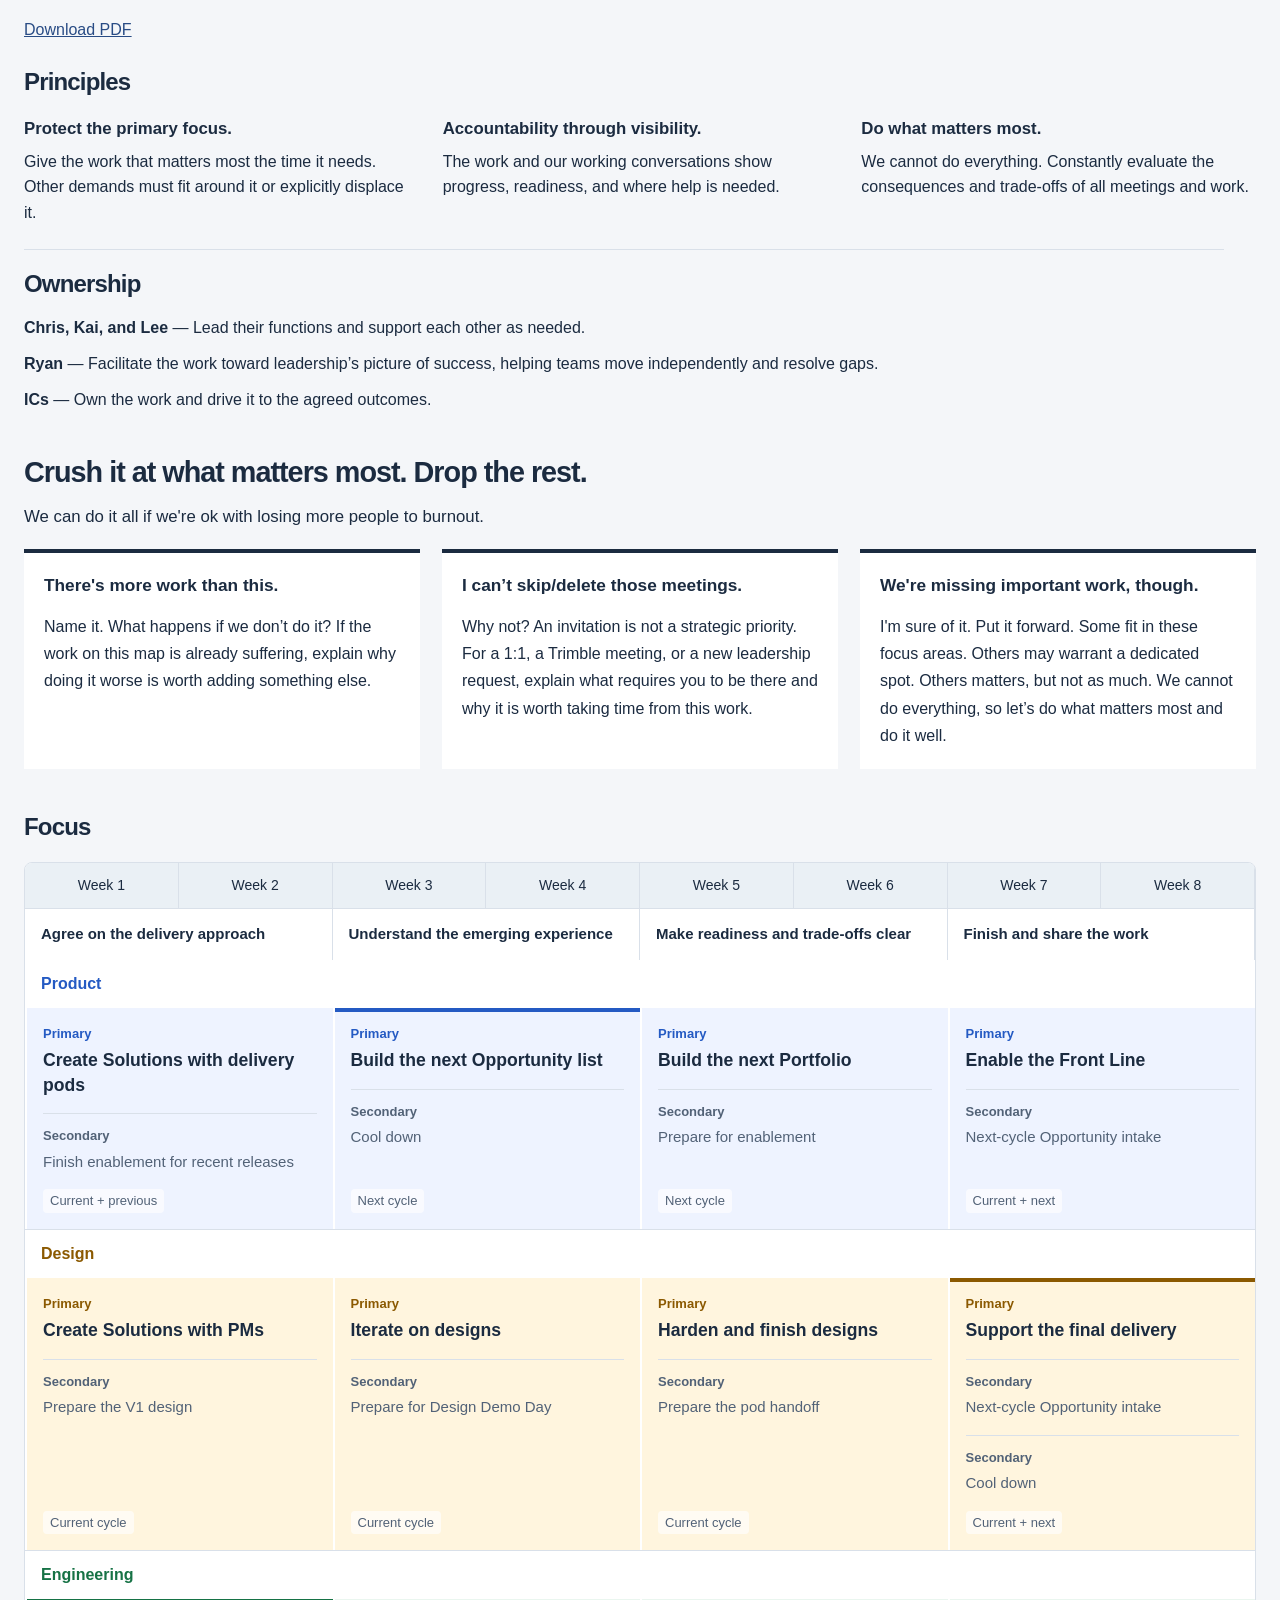
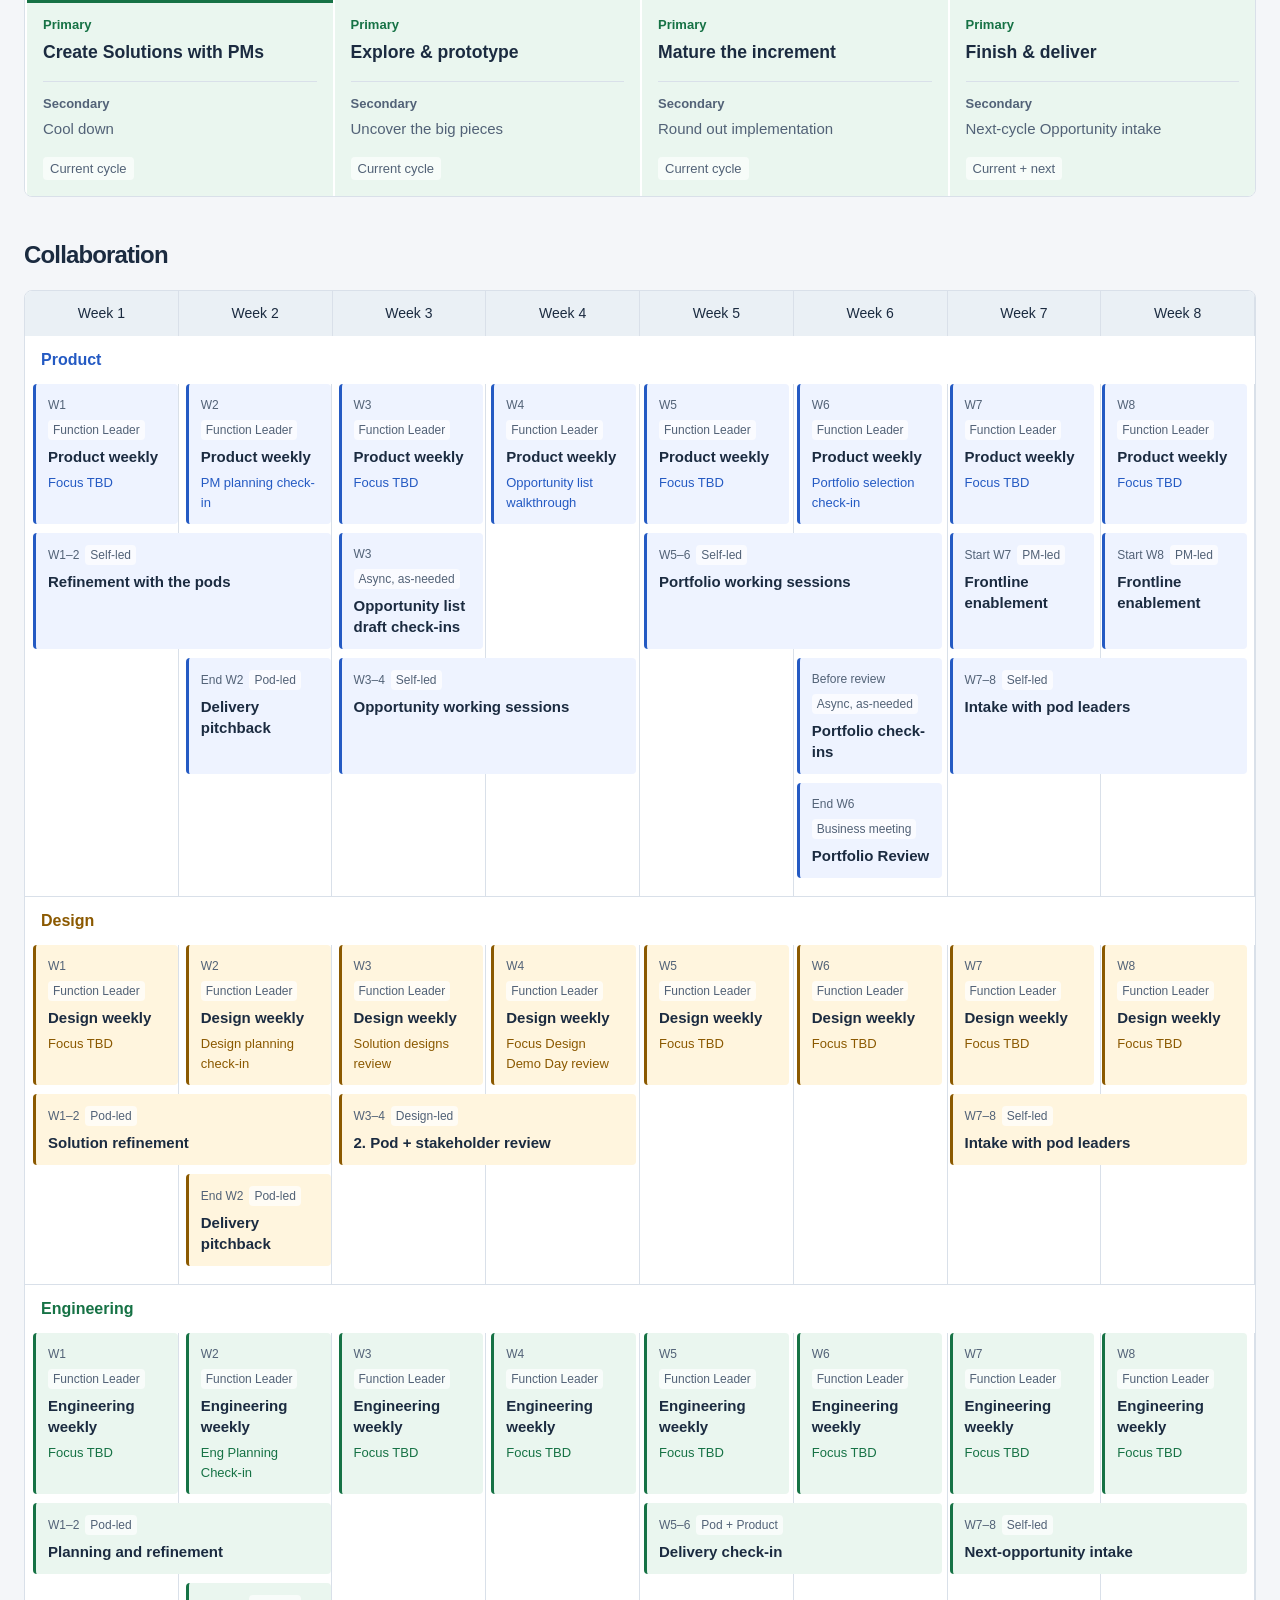
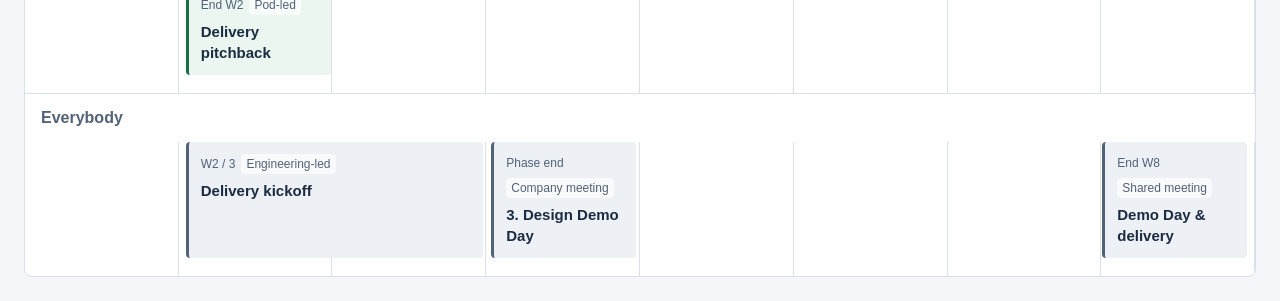
==== working-model/index.html @ 3038132b "Publish JAM working model and main-page PDF" ====
<!doctype html>
<html lang="en">
<head>
  <meta charset="utf-8">
  <meta name="viewport" content="width=device-width, initial-scale=1">
  <meta name="description" content="Explore the eight-week JAM cycle, each team's work, shared milestones, and staggered cooldown. A working model for discussion.">
  <title>JAM Cycle Working Model</title>
  <link rel="icon" type="image/svg+xml" href="data:image/svg+xml,%3Csvg xmlns='http://www.w3.org/2000/svg' viewBox='0 0 32 32'%3E%3Crect width='32' height='32' rx='7' fill='%231b2b40'/%3E%3Cpath d='M8 9h16v4H8zm0 6h11v4H8zm0 6h16v4H8z' fill='%23ffffff'/%3E%3C/svg%3E">
  <link rel="stylesheet" href="./styles.css">
  <link rel="stylesheet" href="./overview.css">
  <script src="./model.js" defer></script>
  <script src="./overview.js" defer></script>
  <script src="./map-details.js" defer></script>
  <script src="./working-map.js" defer></script>
  <script src="./app.js" defer></script>
</head>
<body class="overview-active">
  <a class="skip" href="#main">Skip to cycle views</a>
  <header class="single-header"><div class="public-download"><a href="jam-cycle-main-page.pdf">Download PDF</a></div><div class="map-editor-controls" hidden><span id="edit-status"></span><button id="edit-map">Edit text</button><button id="save-map">Save</button><button id="cancel-map">Cancel</button></div></header>
  <main id="main">
    <section id="page-principles" class="single-section"></section>
    <section id="page-challenge" class="single-section"></section>
    <section id="page-focus" class="single-section"></section>
    <section id="page-collaboration" class="single-section"></section>
  </main>
  <noscript>This map needs JavaScript to show its interactive views. The working model uses four two-week phases: planning; early delivery and opportunity shaping; mature delivery and portfolio selection; finishing and next-opportunity intake.</noscript>
</body>
</html>
---- working-model/styles.css ----
:root{--bg:#f4f6f9;--paper:#fff;--ink:#1b2b40;--muted:#526277;--line:#d9e0e9;--quiet:#eaf0f5;--product:#245ac3;--product-soft:#eef3ff;--design:#8b5900;--design-soft:#fff5de;--engineering:#167245;--engineering-soft:#eaf6ef;--focus:#294c85;--radius:12px}
*{box-sizing:border-box}body{margin:0;font-family:Inter,-apple-system,BlinkMacSystemFont,"Segoe UI",sans-serif;color:var(--ink);background:var(--bg);font-size:16px;line-height:1.5}button,a,summary{-webkit-tap-highlight-color:transparent}button{font:inherit;color:inherit;cursor:pointer}button:focus-visible,a:focus-visible,summary:focus-visible{outline:3px solid var(--focus);outline-offset:4px}button{border:0;background:none}a{color:var(--focus)}h1,h2,h3,p{margin:0}h1{font-size:1.45rem;letter-spacing:-.035em;font-weight:650}h2{font-size:1.5rem;line-height:1.3;letter-spacing:-.035em}h3{font-size:1.08rem;line-height:1.4}p+p{margin-top:.75rem}ul{padding-left:1.15rem;margin:.6rem 0 0}li+li{margin-top:.4rem}[hidden]{display:none!important}.skip{position:absolute;top:-80px;padding:12px;background:var(--paper);z-index:10}.skip:focus{top:0}.site-header{background:var(--paper);border-bottom:1px solid var(--line);padding:22px max(24px,calc((100vw - 1280px)/2)) 0}.brand-row{display:flex;align-items:center;justify-content:space-between;gap:20px}.brand{display:flex;align-items:center;gap:14px}.mark{height:44px;width:44px;border-radius:10px;display:grid;place-items:center;background:var(--ink);color:var(--paper);font-size:1.45rem;font-weight:600}.organization{font-size:.75rem;letter-spacing:.15em;font-weight:600;color:var(--muted)}.draft{border:1px solid var(--line);padding:6px 10px;border-radius:6px;font-size:.875rem;color:var(--muted);white-space:nowrap}.draft span{font-size:.8rem}.tabs{display:flex;gap:8px;margin-top:20px;flex-wrap:wrap}.tabs button{padding:13px 12px;border-bottom:3px solid transparent;font-size:.9375rem;color:var(--muted)}.tabs button[aria-selected=true]{border-color:var(--ink);color:var(--ink);font-weight:600}.tabs button:hover{background:var(--bg)}main,footer{max-width:1328px;margin:auto;padding:28px 24px}.view-intro{display:flex;justify-content:space-between;align-items:start;gap:24px;margin-bottom:24px}.view-intro p{color:var(--muted);margin-top:6px;max-width:760px}.legend{display:flex;align-items:center;gap:7px;font-size:.875rem;color:var(--muted);white-space:nowrap;padding-top:7px}.recovery-icon{display:inline-block;height:13px;width:16px;background:repeating-linear-gradient(135deg,transparent 0 3px,#7d91ab33 3px 5px);border:1px solid #8192a866;border-radius:2px}.map-frame{background:var(--paper);border:1px solid var(--line);border-radius:var(--radius);overflow:hidden}.cycle-mode,.week-axis,.phase-axis,.lane{display:grid;grid-template-columns:156px repeat(4,minmax(0,1fr))}.cycle-mode>div{padding:9px 14px;font-size:.875rem;border-bottom:1px solid var(--line)}.cycle-mode .delivery{grid-column:3 / 6;background:var(--quiet);color:var(--ink)}.cycle-mode .planning{grid-column:2;background:var(--quiet)}.phase-axis>div,.phase-axis>button{border-bottom:1px solid var(--line);padding:14px;text-align:left}.phase-axis button:hover{background:var(--bg)}.phase-axis b{font-size:.95rem;display:block}.phase-axis span{font-size:.875rem;color:var(--muted)}.phase-axis .corner{font-size:.8rem;color:var(--muted);display:flex;align-items:center}.lane{border-bottom:1px solid var(--line)}.lane:last-child{border-bottom:0}.lane-label{padding:20px 14px;display:flex;flex-direction:column;align-items:start;justify-content:center;text-align:left;background:var(--paper);border-right:1px solid var(--line);gap:5px}.lane-label:hover{background:var(--bg)}.lane-label b{font-size:.95rem}.lane-label span{font-size:.8rem;color:var(--muted)}.lane-label::before{content:"";height:3px;width:24px;background:var(--team);border-radius:2px;margin-bottom:5px}.lane-cell{padding:14px;position:relative;background:var(--team-soft);border-right:1px solid var(--paper);text-align:left;display:flex;flex-direction:column;gap:8px;min-height:144px;justify-content:space-between}.lane-cell:last-child{border-right:0}.lane-cell b{font-size:.975rem;line-height:1.4;font-weight:600}.lane-cell .secondary{color:var(--muted);font-size:.875rem}.lane-cell.selected{box-shadow:inset 0 0 0 2px var(--team)}.lane-cell:hover{box-shadow:inset 0 0 0 2px var(--team)}.recovery-cell::after{content:"";position:absolute;bottom:0;left:0;right:0;height:6px;background:repeating-linear-gradient(135deg,transparent 0 4px,var(--team) 4px 6px);opacity:.5}.cell-footer{display:flex;gap:6px;flex-wrap:wrap;font-size:.75rem;line-height:1.6;color:var(--muted)}.cycle-tag{background:#ffffffa6;padding:1px 6px;border-radius:3px}.cell-footer .recover{display:flex;align-items:center;gap:4px}.team-product{--team:var(--product);--team-soft:var(--product-soft)}.team-design{--team:var(--design);--team-soft:var(--design-soft)}.team-engineering{--team:var(--engineering);--team-soft:var(--engineering-soft)}.milestone-strip{display:grid;grid-template-columns:156px repeat(4,minmax(0,1fr));gap:0;background:var(--paper);padding-bottom:12px}.milestone-strip .strip-label{font-size:.8rem;color:var(--muted);padding:14px}.milestone-column{padding:13px 10px;display:flex;align-items:start;flex-direction:column;gap:6px}.milestone-link{font-size:.875rem;text-align:left;line-height:1.35;padding:5px 4px;color:var(--ink);display:flex;align-items:baseline;gap:7px}.milestone-link:before{content:"◇";font-size:1rem;color:var(--muted)}.milestone-link:hover{text-decoration:underline}.selection{margin-top:20px;border-left:3px solid var(--team,var(--ink));padding:22px 24px;background:var(--paper);border-radius:0 9px 9px 0}.selection-head{display:flex;align-items:center;justify-content:space-between;gap:12px;margin-bottom:14px}.eyebrow{text-transform:uppercase;font-size:.75rem;letter-spacing:.085em;color:var(--muted);font-weight:600}.selection h3{font-size:1.2rem;margin-top:3px}.selection-grid{display:grid;grid-template-columns:1.25fr 1fr;gap:35px}.selection p,.selection li{font-size:.9375rem}.selection h4{font-size:.875rem;margin:0 0 8px;font-weight:600}.text-button{font-size:.875rem;border:1px solid var(--line);border-radius:6px;padding:7px 10px;white-space:nowrap}.text-button:hover{background:var(--bg)}.pickers{display:flex;gap:8px;margin-bottom:24px;flex-wrap:wrap}.pickers button{padding:10px 15px;border:1px solid var(--line);background:var(--paper);border-radius:7px;font-size:.9375rem}.pickers button[aria-pressed=true]{background:var(--ink);color:var(--paper);border-color:var(--ink)}.phase-content{display:grid;grid-template-columns:repeat(3,minmax(0,1fr));gap:18px}.work-card{background:var(--paper);border:1px solid var(--line);border-top:3px solid var(--team);border-radius:8px;padding:22px}.work-card .team-name{font-size:.875rem;font-weight:600;color:var(--team);margin-bottom:10px}.work-card h3{font-size:1.1rem;margin-bottom:10px}.work-card p,.work-card li{font-size:.9375rem}.sub-label{font-size:.8rem;color:var(--muted);margin-top:18px;font-weight:600;letter-spacing:.02em}.phase-summary{display:grid;grid-template-columns:1fr 1fr;gap:26px;margin-top:24px;padding:24px;background:var(--paper);border:1px solid var(--line);border-radius:10px}.phase-summary h3{margin-bottom:9px}.phase-summary p,.phase-summary li{font-size:.9375rem}.phase-summary .full{grid-column:1 / -1;border-top:1px solid var(--line);padding-top:16px}.team-summary{margin-bottom:22px;max-width:900px}.team-summary p{margin-top:8px;color:var(--muted)}.team-flow{display:grid;grid-template-columns:repeat(4,minmax(0,1fr));gap:14px}.team-step{border-top:3px solid var(--team);background:var(--paper);border-radius:8px;padding:20px;border-bottom:1px solid var(--line)}.team-step h3{margin:10px 0}.team-step p,.team-step li{font-size:.9375rem}.team-step .block-end{padding-top:14px;margin-top:16px;border-top:1px solid var(--line);font-size:.875rem}.team-step .recovery-note{font-size:.8rem;color:var(--muted);padding-top:14px}.team-focus{padding:20px 24px;margin-top:24px;background:var(--team-soft);border-radius:9px}.team-focus p{font-size:.9375rem;margin-top:8px}.readiness-layout{display:grid;grid-template-columns:310px 1fr;gap:24px}.milestone-menu{display:flex;flex-direction:column;gap:6px}.milestone-menu button{text-align:left;padding:14px 16px;background:var(--paper);border:1px solid var(--line);border-radius:8px;display:flex;gap:15px;align-items:start}.milestone-menu button[aria-pressed=true]{border-color:var(--ink);box-shadow:inset 3px 0 0 var(--ink)}.milestone-menu .timing{font-size:.8rem;line-height:1.3;color:var(--muted);min-width:47px;max-width:47px}.milestone-menu b{font-size:.9375rem;font-weight:600;display:block}.milestone-menu small{font-size:.8rem;color:var(--muted)}.readiness-detail{background:var(--paper);border:1px solid var(--line);border-radius:10px;padding:28px;align-self:start}.readiness-detail h2{margin:9px 0 12px}.readiness-detail .purpose{font-size:1.1rem;margin-bottom:24px}.readiness-fields{display:grid;grid-template-columns:1fr 1fr;gap:26px}.readiness-fields h3{margin-bottom:10px;font-size:.95rem}.readiness-fields li{font-size:.9375rem}.readiness-detail .note{margin-top:24px;padding-top:20px;border-top:1px solid var(--line);color:var(--muted);font-size:.875rem}.artifact-section{margin-top:32px}.artifact-section>p{color:var(--muted);margin:7px 0 18px;font-size:.9375rem}.artifact-list{display:grid;grid-template-columns:repeat(3,minmax(0,1fr));gap:12px}.artifact-card{padding:18px;border:1px solid var(--line);background:var(--paper);border-radius:8px}.artifact-card h3{font-size:.95rem;margin:5px 0 8px}.artifact-card p{font-size:.875rem;color:var(--muted)}.recovery-map{background:var(--paper);padding:20px;border:1px solid var(--line);border-radius:10px}.recovery-row,.recovery-axis{display:grid;grid-template-columns:156px repeat(8,minmax(0,1fr));gap:4px;align-items:center}.recovery-axis{padding-bottom:12px}.recovery-axis span{text-align:center;font-size:.875rem;color:var(--muted)}.recovery-row{margin:9px 0;min-height:70px}.recovery-row b{font-size:.95rem}.recovery-span{grid-column:var(--from)/span 2;height:60px;background:var(--team-soft);border-bottom:5px solid var(--team);border-radius:6px;padding:10px 12px;display:flex;align-items:center;gap:8px;font-size:.875rem}.recovery-blank{height:3px;background:var(--line);grid-column:var(--from)/span var(--span)}.recovery-copy{margin-top:20px;color:var(--muted);font-size:.9375rem}.recovery-cards{display:grid;grid-template-columns:repeat(3,minmax(0,1fr));gap:18px;margin-top:22px}.recovery-cards .work-card h3{margin-bottom:15px}.recovery-cards .pair{margin-top:16px}.recovery-cards .pair b{font-size:.875rem;display:block;margin-bottom:5px}.recovery-cards .pair p{font-size:.9375rem;color:var(--muted)}.open-edges{margin-top:32px;border-top:1px solid var(--line);padding-top:18px}.open-edges summary{cursor:pointer;font-size:.9375rem;font-weight:600}.open-edges summary span{font-weight:400;color:var(--muted);margin-left:14px;font-size:.875rem}.questions{display:grid;grid-template-columns:repeat(2,minmax(0,1fr));gap:18px;padding-top:20px}.question{padding:16px;background:var(--paper);border-radius:6px}.question h3{font-size:.9375rem}.question p{font-size:.875rem;color:var(--muted);margin-top:6px}footer{display:flex;gap:20px;justify-content:space-between;border-top:1px solid var(--line);font-size:.8rem;color:var(--muted);padding-top:18px;padding-bottom:25px}.noted{padding:16px 20px;border-left:3px solid var(--ink);background:var(--paper);margin:24px 0}.noted p{font-size:.9375rem}.sr-only{position:absolute;width:1px;height:1px;padding:0;margin:-1px;overflow:hidden;clip:rect(0,0,0,0);border:0}
@media(min-width:1500px){.lane-cell{min-height:150px}}@media(max-width:1050px){.cycle-mode,.phase-axis,.lane,.milestone-strip{grid-template-columns:120px repeat(4,minmax(0,1fr))}.lane-cell{padding:12px;min-height:166px}.team-flow{grid-template-columns:repeat(2,minmax(0,1fr))}.phase-content{gap:12px}.work-card{padding:18px}.view-intro{flex-wrap:wrap;gap:10px}}
@media(max-width:760px){.site-header{padding:18px 18px 0}.brand-row{align-items:start}.draft{font-size:.75rem;white-space:normal}.draft span{display:none}.tabs{gap:0;margin-top:14px}.tabs button{font-size:.875rem;padding:12px 10px}.organization{font-size:.65rem}.brand{gap:10px}h1{font-size:1.2rem}.mark{width:38px;height:38px}main,footer{padding:22px 18px}.view-intro h2{font-size:1.3rem}.view-intro p{font-size:.9375rem}.map-frame{overflow-x:auto}.map-inner{min-width:850px}.selection-grid,.phase-summary,.readiness-fields{grid-template-columns:1fr;gap:20px}.phase-content,.recovery-cards{grid-template-columns:1fr}.selection{padding:18px}.selection-head{align-items:start}.text-button{white-space:normal;max-width:110px}.readiness-layout{grid-template-columns:1fr;gap:20px}.milestone-menu{display:grid;grid-template-columns:repeat(2,minmax(0,1fr))}.milestone-menu button{padding:12px;gap:9px}.readiness-detail{padding:20px}.artifact-list{grid-template-columns:repeat(2,minmax(0,1fr))}.recovery-map{overflow-x:auto}.recovery-inner{min-width:680px}.questions{grid-template-columns:1fr}.open-edges summary span{display:block;margin:5px 0 0 18px}footer{flex-direction:column;gap:8px}.pickers{gap:6px}.pickers button{padding:9px 11px}.team-step{padding:18px}}
@media(max-width:450px){.team-flow,.artifact-list,.milestone-menu{grid-template-columns:1fr}.readiness-detail .purpose{font-size:1rem}.selection-head{flex-wrap:wrap}.text-button{max-width:none}.draft{max-width:90px}.cycle-tag,.cell-footer{font-size:.8rem}}
@media(prefers-reduced-motion:no-preference){button{transition:background .12s,border-color .12s,box-shadow .12s}}
.recovery-range{display:none}
@media(max-width:760px){
  .recovery-map{padding:14px 10px;overflow:visible}
  .recovery-inner{min-width:0}
  .recovery-row,.recovery-axis{grid-template-columns:84px repeat(8,minmax(0,1fr));gap:2px}
  .recovery-axis span{font-size:.75rem}
  .recovery-row b{font-size:.8125rem}
  .recovery-span{padding:6px 2px;justify-content:center;font-size:.75rem;min-width:0}
  .full-recovery-label,.recovery-span .recovery-icon{display:none}
  .recovery-range{display:block;white-space:nowrap}
}
@media print{.site-header,.open-edges,footer{position:static}.tabs,.pickers,.text-button{display:none}.map-frame{overflow:visible}.map-inner{min-width:0}.lane-cell{break-inside:avoid}.selection,.work-card,.team-step{break-inside:avoid}body{background:#fff}}
---- working-model/overview.css ----
body.overview-active .open-edges,body.overview-active footer{display:none}
.map-editor-controls{display:flex;align-items:center;justify-content:flex-end;gap:8px;flex-wrap:wrap}
.map-editor-controls button{font-size:.875rem;border:1px solid var(--line);background:var(--paper);padding:7px 11px;border-radius:5px}
#edit-status{font-size:.8125rem;color:var(--muted);max-width:320px}
.overview-scroll{overflow-x:auto;border:1px solid var(--line);border-radius:10px;background:var(--paper)}
.overview-grid{min-width:1030px}
.overview-weeks,.focus-row,.overview-collaboration{display:grid;grid-template-columns:142px repeat(8,minmax(0,1fr))}
.overview-weeks{background:var(--quiet);border-bottom:1px solid var(--line)}
.overview-weeks>span{padding:13px 8px;font-size:.875rem;text-align:center;border-left:1px solid var(--line)}
.overview-weeks .overview-corner{text-align:left;border:0;padding-left:16px;font-weight:600}
.overview-lane+.overview-lane{border-top:2px solid var(--line)}
.focus-row-label{padding:15px 16px;display:flex;flex-direction:column;justify-content:start;align-items:start;gap:12px}
.focus-row-label b{font-size:1rem;color:var(--team)}
.focus-row-label button,.overview-row-label button{font-size:.875rem;color:var(--muted);text-align:left;padding:0}
.focus-row-label button:hover,.overview-row-label button:hover{text-decoration:underline}
.focus-cell{grid-column:span 2;background:var(--team-soft);border-left:2px solid var(--paper);padding:16px;min-width:0;display:flex;flex-direction:column;align-items:stretch;gap:16px;min-height:225px;text-align:left;cursor:pointer}
.focus-cell.has-cooldown{box-shadow:inset 0 4px 0 var(--team)}
.focus-cell:hover{outline:1px solid var(--team);outline-offset:-2px}
.focus-cell:focus-visible{outline:3px solid var(--team);outline-offset:-3px}
.focus-priority{display:flex;flex-direction:column;gap:5px}
.focus-priority-label{font-size:.8125rem;font-weight:600;color:var(--team)}
.focus-support{border-top:1px solid var(--line);padding-top:12px}
.focus-support .focus-priority-label{color:var(--muted)}
.collaboration-open:hover b{text-decoration:underline;text-decoration-thickness:1px;text-underline-offset:4px}
.primary-text{font-size:1.1rem;font-weight:650;line-height:1.4}
.secondary-text{font-size:.9375rem;color:var(--muted);line-height:1.5;display:block;min-height:1.5em}
.focus-meta{display:flex;gap:7px;align-items:start;flex-wrap:wrap;margin-top:auto}
.overview-context{font-size:.8125rem;color:var(--muted);background:#ffffffa6;border-radius:4px;padding:2px 7px}
.overview-cooldown{display:flex;align-items:center;gap:6px;font-size:.875rem;font-weight:600;color:var(--team)}
.overview-collaboration{border-top:1px solid var(--line)}
.overview-row-label{padding:18px 16px;font-size:.875rem;color:var(--muted)}
.overview-event-group{grid-column:span 2;padding:18px 16px 22px;border-left:1px solid var(--line);min-width:0}
.overview-event-group ul{list-style:none;margin:0;padding:0}
.overview-event+.overview-event{margin-top:17px;padding-top:14px;border-top:1px solid var(--line)}
.collaboration-open{display:block;width:100%;text-align:left;padding:0}
.overview-event-meta{display:flex;align-items:center;justify-content:space-between;gap:7px;flex-wrap:wrap;margin-bottom:5px;font-size:.8125rem;color:var(--muted)}
.overview-event-meta>span:first-child{font-weight:600;color:var(--team)}
.event-kind{background:var(--quiet);border-radius:4px;padding:1px 5px}
.overview-event b{display:block;font-size:.9375rem;font-weight:600;line-height:1.5}
.weekly-agenda,.weekly-focus{display:block;font-size:.875rem;color:var(--muted);margin-top:3px;line-height:1.5}
.weekly-focus{color:var(--team)}
@media(max-width:760px){.overview-grid{min-width:1080px}.focus-row-label,.overview-row-label{position:sticky;left:0;background:var(--paper);z-index:1}.map-editor-controls{gap:5px}.map-editor-controls button{padding:6px 8px}.brand-row{flex-wrap:wrap}}
.working-sheet{position:fixed;inset:0 0 0 auto;width:min(680px,100%);max-width:100%;height:100dvh;max-height:100dvh;margin:0;border:0;border-left:1px solid var(--line);padding:0;color:var(--ink);background:var(--paper);box-shadow:-10px 0 40px #1b2b4022;overflow:auto}
.working-sheet::backdrop{background:#1b2b4030}
.sheet-header{position:sticky;top:0;z-index:2;display:flex;align-items:start;justify-content:space-between;gap:16px;background:var(--paper);padding:24px 28px 18px;border-bottom:1px solid var(--line)}
.sheet-header h2{margin-top:6px}
.sheet-header button,.sheet-tools button{font-size:.875rem;border:1px solid var(--line);border-radius:5px;padding:7px 10px;background:var(--paper)}
.sheet-tools{display:flex;gap:8px;padding:16px 28px 0;flex-wrap:wrap}
#sheet-edit-status{font-size:.875rem;color:var(--muted);width:100%;overflow-wrap:anywhere}
.sheet-body{padding:6px 28px 32px}
.sheet-section{padding:22px 0}
.sheet-section+.sheet-section{border-top:1px solid var(--line)}
.sheet-section h3{margin-top:10px;font-size:1.15rem}
.sheet-section h4{font-size:.9375rem;margin:24px 0 14px}
.sheet-secondary{margin-top:9px;color:var(--muted)}
.week-condition{border-left:3px solid var(--team,var(--ink));padding:5px 0 5px 16px;margin-top:18px}
.week-condition b{font-size:.875rem;color:var(--muted)}
.week-condition p{margin-top:5px;font-size:1rem;line-height:1.6}
.sheet-inspect{border-top:1px solid var(--line);padding-top:22px}
.sheet-inspect p{margin-top:10px;font-size:1rem;line-height:1.6;color:var(--muted)}
.sheet-session+.sheet-session{border-top:1px solid var(--line);padding-top:22px;margin-top:26px}
.session-purpose{margin-top:16px;font-size:1rem;line-height:1.6}
.sheet-session dl{margin:22px 0 0}
.sheet-session dl>div{display:grid;grid-template-columns:95px minmax(0,1fr);gap:16px;padding:12px 0;border-top:1px solid var(--line)}
.sheet-session dt{font-size:.875rem;color:var(--muted)}
.sheet-session dd{margin:0;font-size:1rem}
.challenge-title{max-width:900px;margin-bottom:30px}
.challenge-title h2{font-size:1.8rem}
.challenge-title p{font-size:1.05rem;margin-top:12px;line-height:1.65}
.challenge-cards{display:grid;grid-template-columns:repeat(3,minmax(0,1fr));gap:22px}
.challenge-cards article{padding:24px;background:var(--paper);border-top:4px solid var(--ink)}
.challenge-cards p{margin-top:16px;line-height:1.7;font-size:1rem}
.challenge-cards .challenge-ask{padding-top:18px;margin-top:22px;border-top:1px solid var(--line);font-weight:600}
.challenge-inspection{margin-top:30px;max-width:980px}
.challenge-inspection p{margin-top:12px;line-height:1.7}
[contenteditable]{white-space:pre-wrap;overflow-wrap:anywhere}
.editing-map [data-edit-key]{outline:1px dashed #7586a1;outline-offset:3px;border-radius:2px;cursor:text;min-width:16px;min-height:1.3em}
.editing-map [data-edit-key]:empty::before{content:' ';display:inline-block;min-width:70px}
.editing-map [data-edit-key]:focus{outline:2px solid var(--product);background:#fff}
@media(max-width:760px){.challenge-cards{grid-template-columns:1fr}.sheet-header{padding:18px}.sheet-tools{padding:14px 18px 0}.sheet-body{padding:4px 18px 28px}.sheet-session dl>div{grid-template-columns:1fr;gap:6px}.challenge-title h2{font-size:1.5rem}}

.operating-intro{max-width:850px;margin-bottom:36px}.operating-intro h2{font-size:1.8rem}.operating-intro p{font-size:1.05rem;line-height:1.6;margin-top:18px}.operating-section{margin-top:38px}.operating-section>h2{margin-bottom:18px}.operating-cards{display:grid;grid-template-columns:repeat(2,minmax(0,1fr));gap:18px}.operating-cards article,.operating-steps article{padding:22px;background:var(--paper);border-top:3px solid var(--ink)}.operating-section h3{font-size:1rem}.operating-section article p{margin-top:10px;line-height:1.6}.operating-note{color:var(--muted);margin-bottom:20px;max-width:850px}.operating-owners article{display:grid;grid-template-columns:240px minmax(0,1fr);gap:22px;padding:20px 0;border-top:1px solid var(--line)}.operating-owners article p{margin:0}.operating-steps{display:grid;grid-template-columns:repeat(4,minmax(0,1fr));gap:18px}@media(max-width:900px){.operating-steps{grid-template-columns:repeat(2,minmax(0,1fr))}}@media(max-width:600px){.operating-cards,.operating-steps{grid-template-columns:1fr}.operating-owners article{grid-template-columns:1fr;gap:8px}}

.focus-approach{padding-left:20px;line-height:1.65}.focus-approach li+li{margin-top:12px}.phase-context{margin-top:24px;border-top:1px solid var(--line);padding-top:18px}.phase-context summary{cursor:pointer;font-weight:600}.phase-context>div{margin-top:18px}.phase-context p{margin-top:6px;line-height:1.6}

.single-header{padding:18px 24px 0}.single-section+.single-section{margin-top:42px}main{max-width:none;padding:24px}.single-section>h2{margin-bottom:20px}.compact-principles{display:grid;grid-template-columns:repeat(3,minmax(0,1fr));gap:24px;max-width:1400px}.compact-principles p{margin-top:8px;line-height:1.6}.compact-ownership{margin-top:24px;max-width:1200px;padding-top:18px;border-top:1px solid var(--line)}.challenge-title{margin-bottom:18px}.challenge-cards article{padding:20px}.calendar-scroll{overflow-x:auto;background:var(--paper);border:1px solid var(--line);border-radius:8px}.calendar-inner{min-width:1120px}.week-calendar-header,.focus-week-grid,.collaboration-week-grid{display:grid;grid-template-columns:repeat(8,minmax(0,1fr))}.week-calendar-header{background:var(--quiet)}.week-calendar-header span{text-align:center;padding:12px 6px;border-right:1px solid var(--line);font-size:.875rem}.team-heading{display:block;padding:12px 16px;font-weight:650;color:var(--team);text-align:left;width:100%;background:var(--paper)}.team-heading:hover{text-decoration:underline}.focus-lane+.focus-lane,.collaboration-lane+.collaboration-lane{border-top:1px solid var(--line)}.focus-week-grid .focus-cell{grid-column:span 2;min-width:0;min-height:170px}.collaboration-week-grid{gap:9px 8px;padding:0 8px 18px;align-items:stretch;background:repeating-linear-gradient(to right,transparent 0,transparent calc(12.5% - 1px),var(--line) calc(12.5% - 1px),var(--line) 12.5%)}.calendar-event{display:flex;flex-direction:column;align-items:start;text-align:left;gap:6px;border-left:3px solid var(--team);border-radius:4px;background:var(--team-soft);padding:12px;min-width:0}.calendar-event:hover{box-shadow:inset 0 0 0 1px var(--team)}.calendar-event b{font-size:.9375rem;line-height:1.4;overflow-wrap:anywhere}.calendar-timing{font-size:.75rem;color:var(--muted)}.calendar-event .weekly-focus{margin:0;font-size:.8125rem}.compact-principles h3{font-size:1.05rem}@media(max-width:760px){main{padding:20px 16px}.single-header{padding:12px 16px 0}.compact-principles{grid-template-columns:1fr;gap:18px}.single-section+.single-section{margin-top:32px}}

.secondary-list{margin-top:12px}.secondary-edit-row{display:flex;align-items:start;gap:14px;margin-top:10px}.secondary-edit-row .sheet-secondary{flex:1;margin:0;min-width:0}.remove-secondary,.add-secondary{font-size:.8125rem;border:1px solid var(--line);border-radius:4px;padding:5px 9px;background:var(--paper)}.remove-secondary{color:#9c3030}.add-secondary{margin-top:14px}.remove-secondary:hover,.add-secondary:hover{background:var(--quiet)}

.calendar-event-meta{display:flex;align-items:center;gap:6px;flex-wrap:wrap;max-width:100%}.calendar-event-meta .event-kind{font-size:.75rem;color:var(--muted);background:#ffffffb3;overflow-wrap:anywhere}

.compact-ownership>h2{margin-bottom:16px}

.team-everybody{--team:#526277;--team-soft:#edf0f5}

.shared-focus-lines{display:grid;grid-template-columns:repeat(8,minmax(0,1fr));border-top:1px solid var(--line);background:var(--paper)}.shared-focus-lines button{grid-column:span 2;text-align:left;padding:14px 16px;font-size:.9375rem;font-weight:600;border-right:1px solid var(--line)}.shared-focus-lines button:hover{text-decoration:underline}
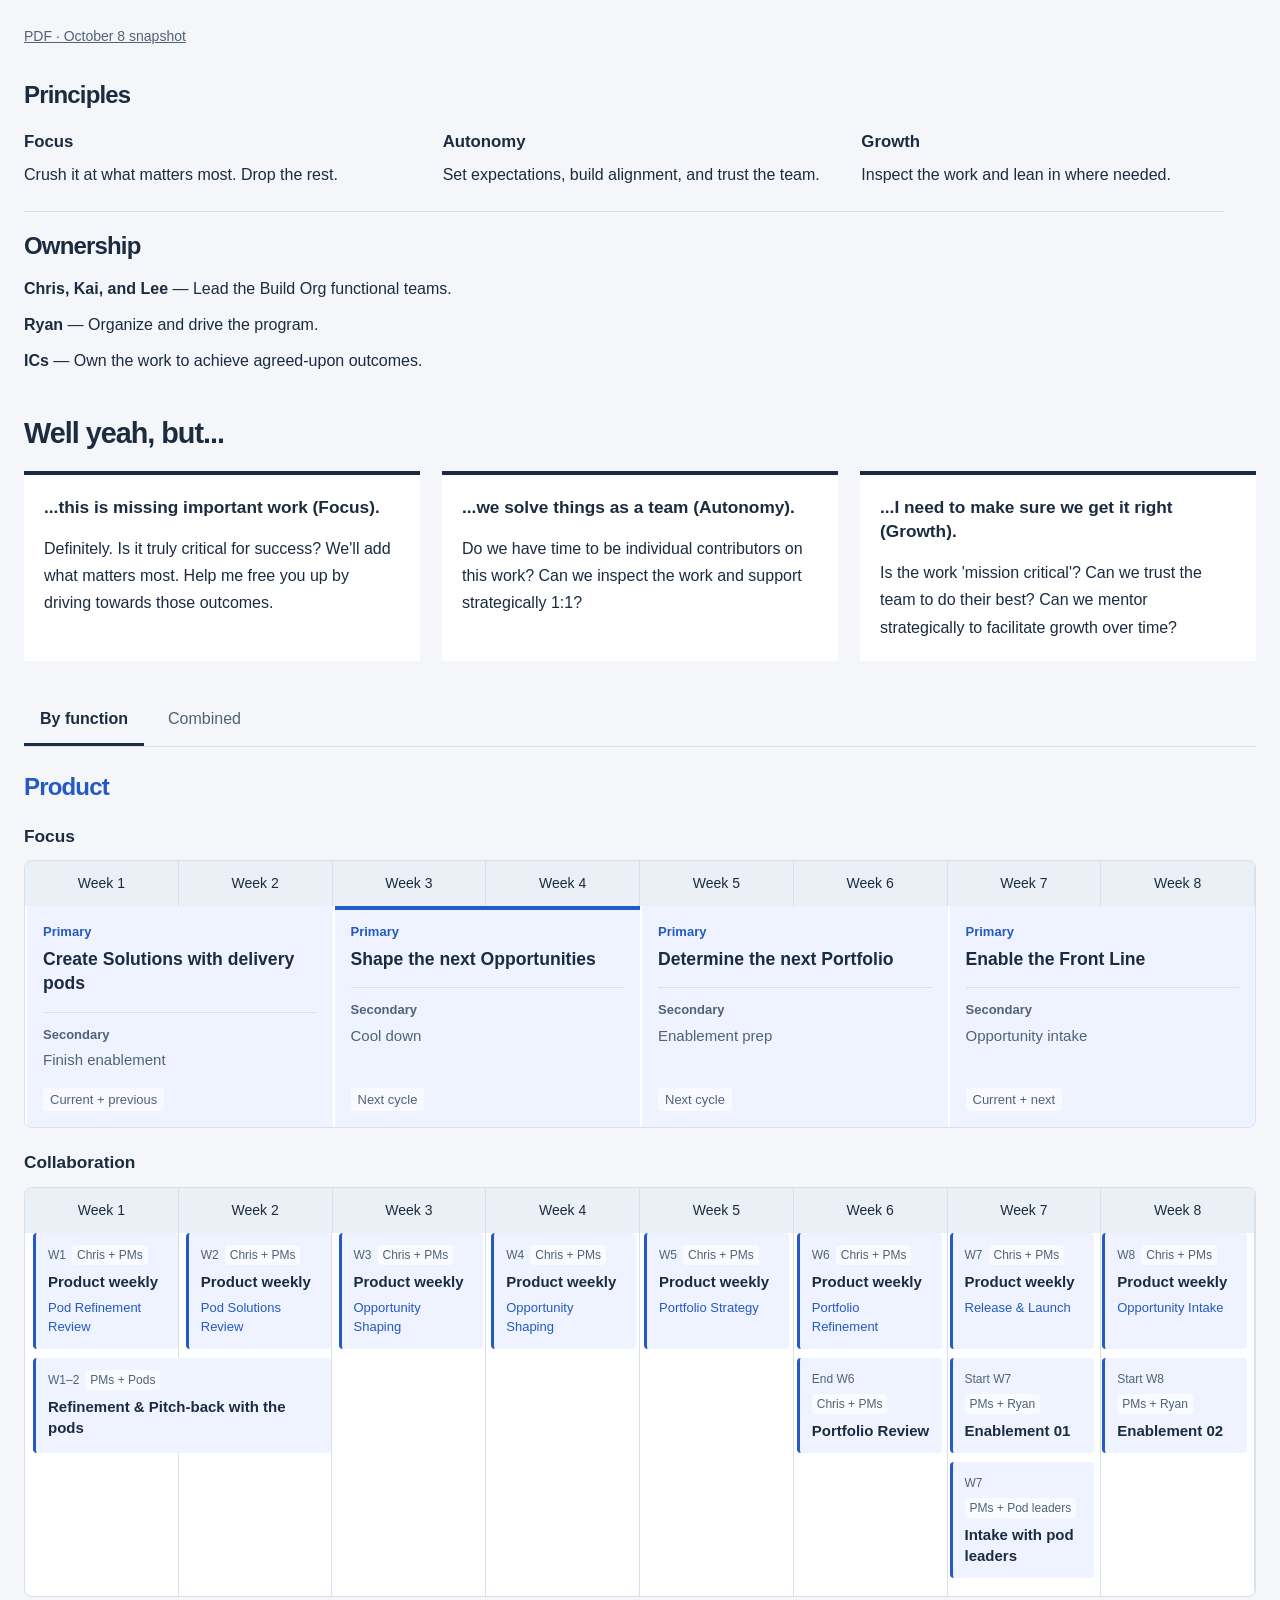
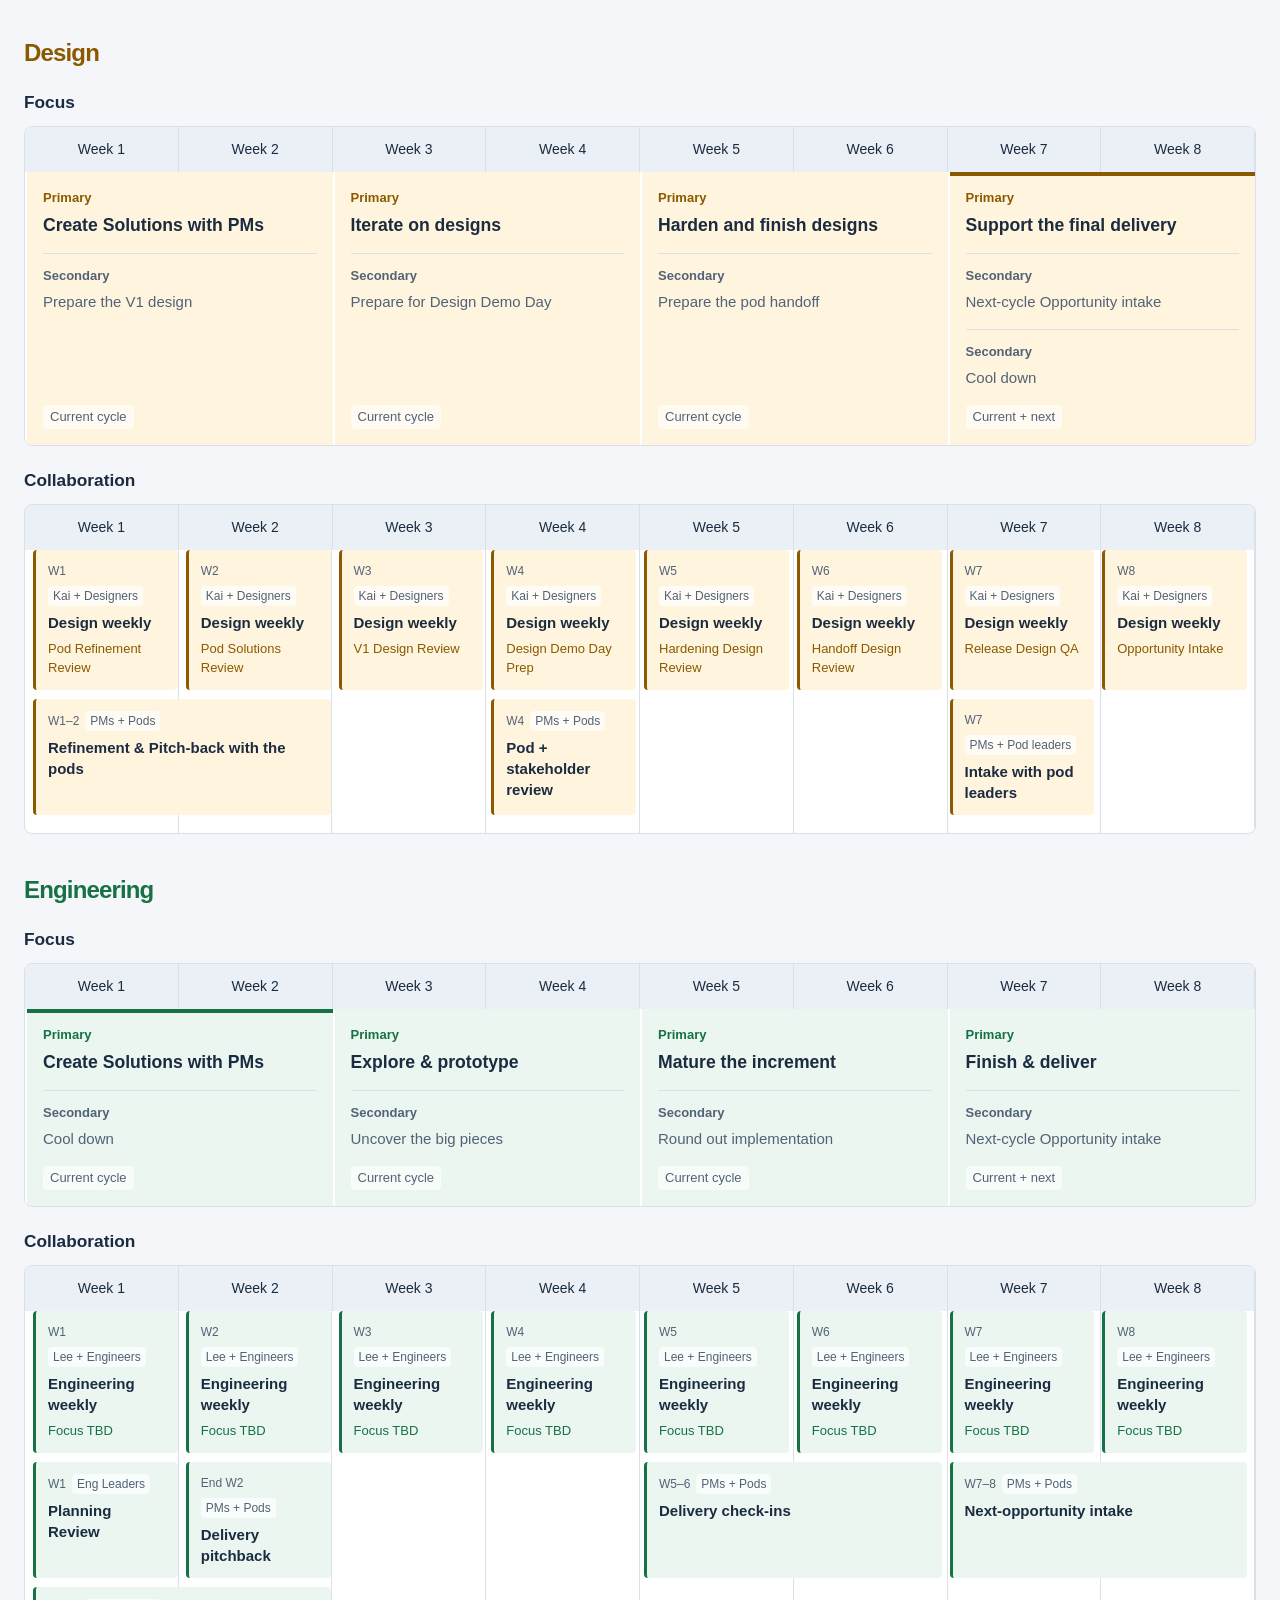
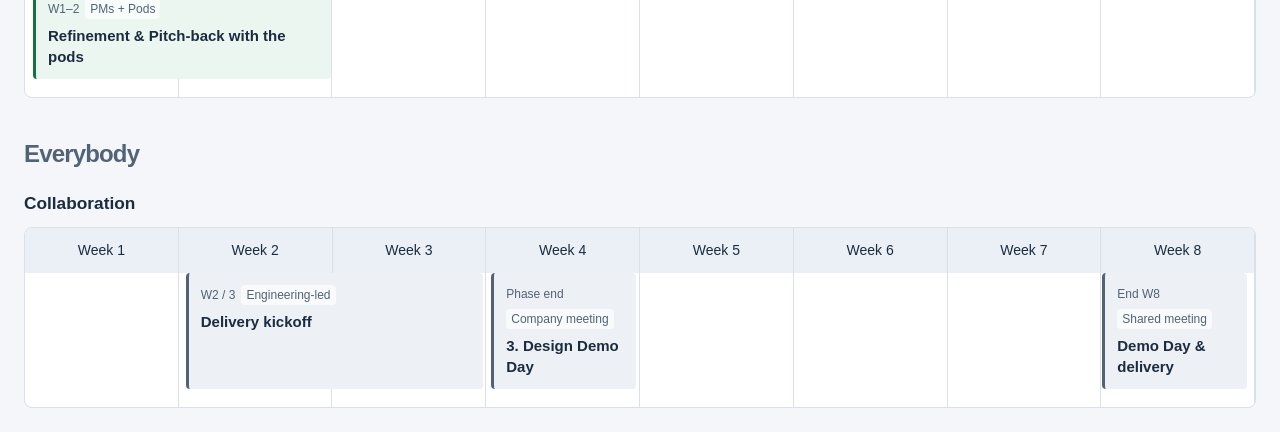
==== commit 6593ef67: "Update public JAM working model from latest Sites snapshot" ====
--- a/working-model/index.html
+++ b/working-model/index.html
@@ -16,12 +16,16 @@
 </head>
 <body class="overview-active">
   <a class="skip" href="#main">Skip to cycle views</a>
-  <header class="single-header"><div class="public-download"><a href="jam-cycle-main-page.pdf">Download PDF</a></div><div class="map-editor-controls" hidden><span id="edit-status"></span><button id="edit-map">Edit text</button><button id="save-map">Save</button><button id="cancel-map">Cancel</button></div></header>
+  <header class="single-header"><div class="public-download"><a href="jam-cycle-main-page.pdf">PDF · October 8 snapshot</a></div><div class="map-editor-controls"><span id="edit-status" role="status"></span><button id="edit-map">Edit model</button><button id="save-map" hidden>Save</button><button id="cancel-map" hidden>Cancel</button></div></header>
   <main id="main">
     <section id="page-principles" class="single-section"></section>
     <section id="page-challenge" class="single-section"></section>
+    <nav class="layout-tabs" role="tablist" aria-label="View focus and collaboration"><button role="tab" id="layout-function" aria-selected="true" aria-controls="function-view" data-layout="function">By function</button><button role="tab" id="layout-combined" aria-selected="false" aria-controls="combined-view" data-layout="combined" tabindex="-1">Combined</button></nav>
+    <div id="combined-view" role="tabpanel" aria-labelledby="layout-combined" hidden>
     <section id="page-focus" class="single-section"></section>
     <section id="page-collaboration" class="single-section"></section>
+    </div>
+    <div id="function-view" role="tabpanel" aria-labelledby="layout-function"></div>
   </main>
   <noscript>This map needs JavaScript to show its interactive views. The working model uses four two-week phases: planning; early delivery and opportunity shaping; mature delivery and portfolio selection; finishing and next-opportunity intake.</noscript>
 </body>
--- a/working-model/overview.css
+++ b/working-model/overview.css
@@ -94,3 +94,13 @@
 .team-everybody{--team:#526277;--team-soft:#edf0f5}
 
 .shared-focus-lines{display:grid;grid-template-columns:repeat(8,minmax(0,1fr));border-top:1px solid var(--line);background:var(--paper)}.shared-focus-lines button{grid-column:span 2;text-align:left;padding:14px 16px;font-size:.9375rem;font-weight:600;border-right:1px solid var(--line)}.shared-focus-lines button:hover{text-decoration:underline}
+
+.layout-tabs{display:flex;gap:8px;margin:34px 0 24px;border-bottom:1px solid var(--line)}.layout-tabs button{padding:12px 16px;border-bottom:3px solid transparent;color:var(--muted)}.layout-tabs button[aria-selected="true"]{border-bottom-color:var(--ink);color:var(--ink);font-weight:650}.function-group+.function-group{margin-top:40px}.function-group>h2{color:var(--team);margin-bottom:18px}.function-group>h3{margin:22px 0 12px}.function-group .team-heading{display:none}
+
+.compact-principles{grid-template-columns:repeat(3,minmax(0,1fr))}.calendar-event{position:relative}.editing-map .calendar-event{padding-top:38px}.meeting-drag{position:absolute;top:8px;left:12px;cursor:grab;touch-action:none;font-size:.875rem}.meeting-resize{position:absolute;right:0;top:0;bottom:0;width:22px;display:flex;align-items:center;justify-content:center;cursor:ew-resize;touch-action:none;border-left:1px solid var(--line)}.editing-map .calendar-event{padding-right:26px}.add-meeting{margin:0 12px 16px;padding:8px 12px;border:1px solid var(--line);border-radius:4px}.meeting-controls{display:flex;gap:12px;flex-wrap:wrap;align-items:end;margin-bottom:20px}.meeting-controls label{display:grid;gap:6px;font-size:.875rem}.meeting-controls select,.meeting-controls button{padding:8px;border:1px solid var(--line);border-radius:4px;background:var(--paper);font:inherit}@media(max-width:760px){.compact-principles{grid-template-columns:1fr}}
+
+.editing-map .compact-principles p[contenteditable]{min-height:2em}.editing-map .compact-principles p[contenteditable]:empty::before{content:"Add description";color:var(--muted);pointer-events:none}
+
+.map-editor-controls{display:none!important}
+
+.public-download a{display:inline-block;color:var(--muted);font-size:.875rem;padding:8px 0}
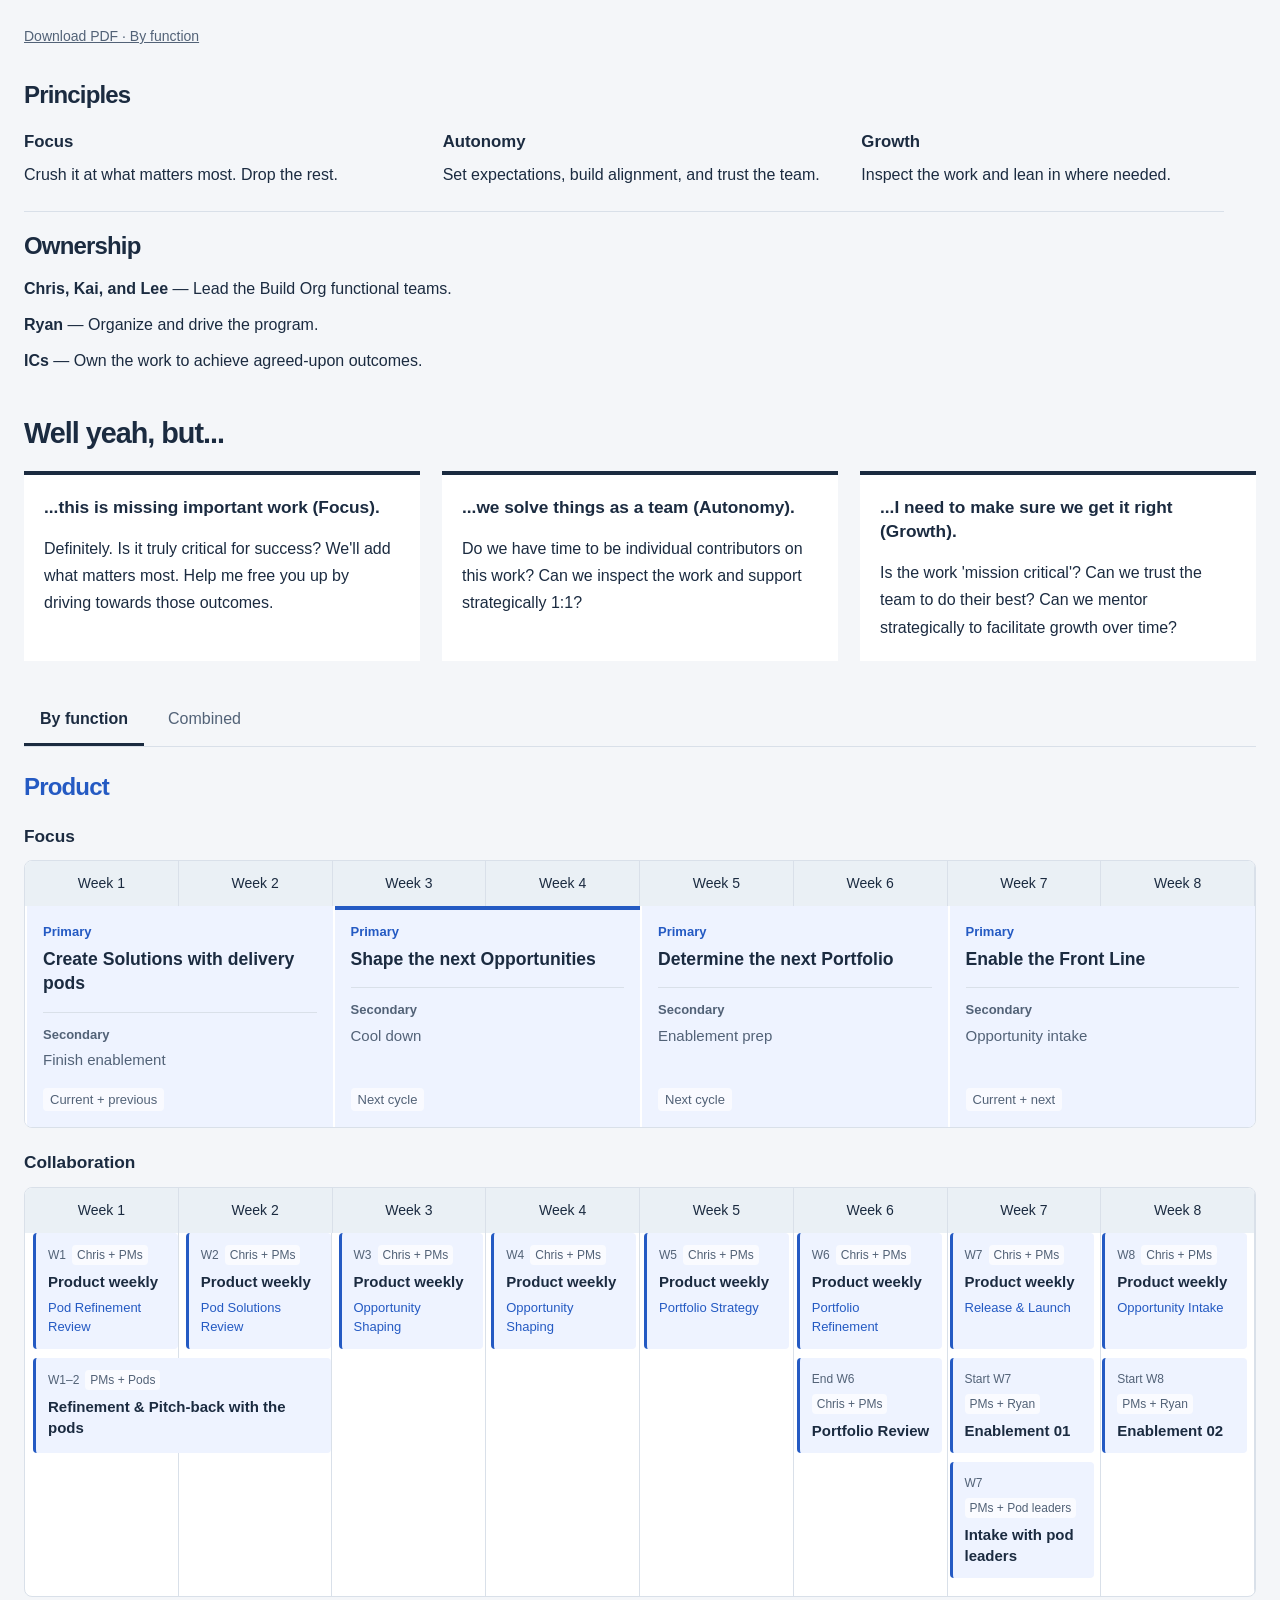
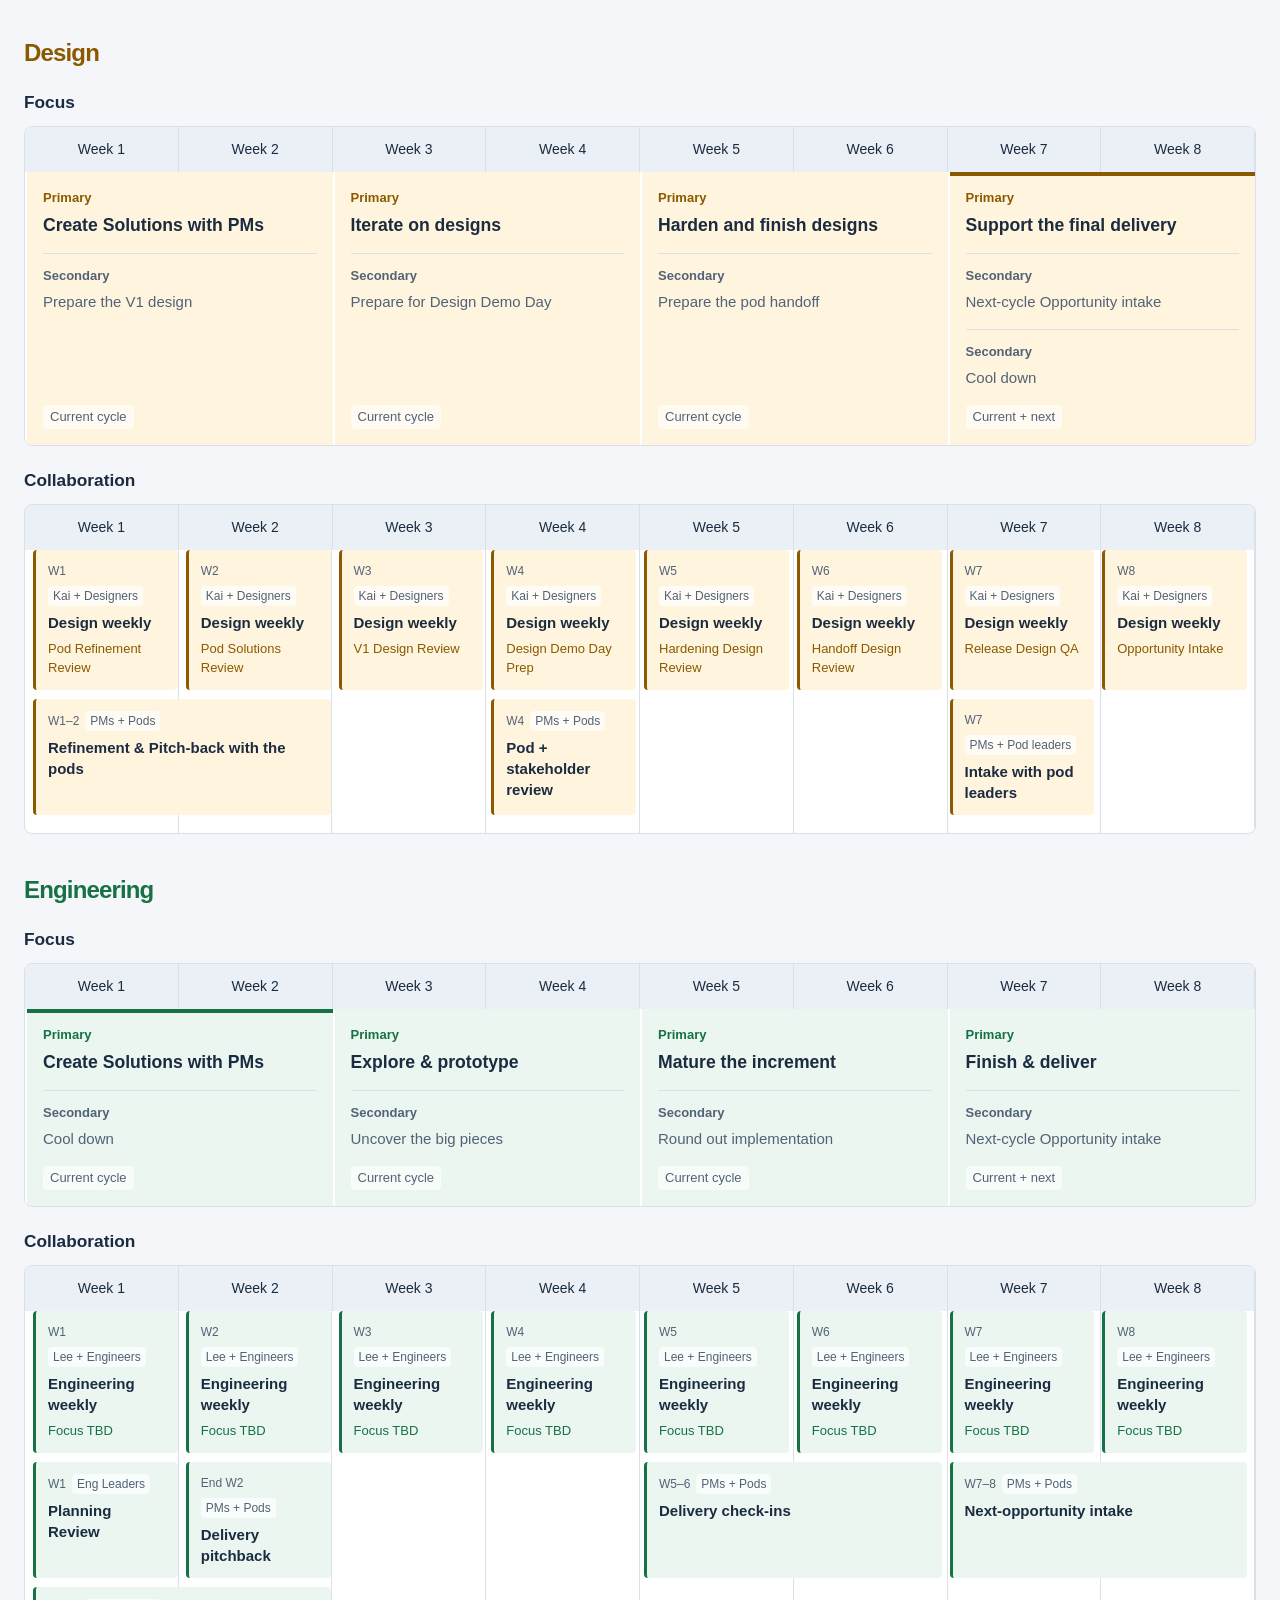
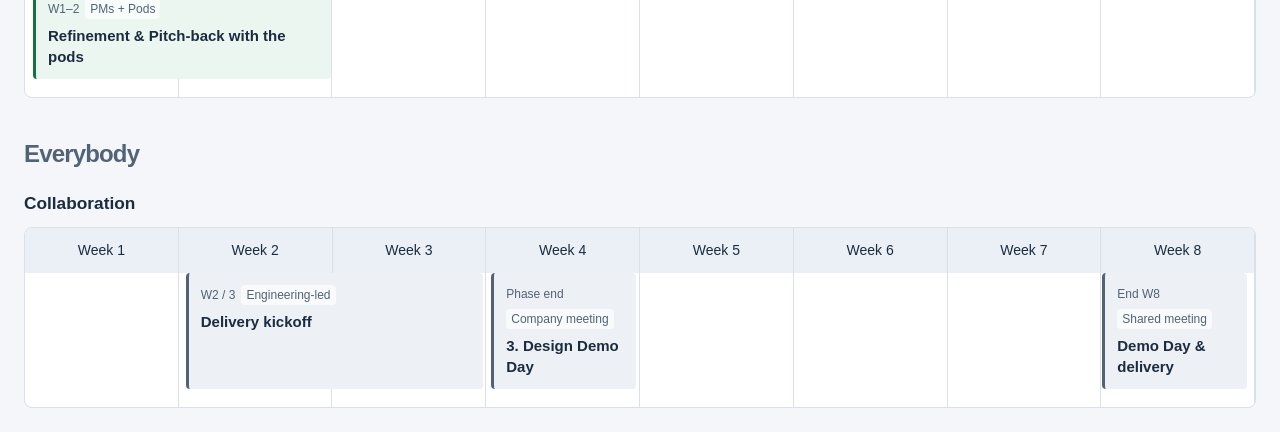
==== commit 903696b4: "Replace download with current by-function JAM snapshot" ====
--- a/working-model/index.html
+++ b/working-model/index.html
@@ -16,7 +16,7 @@
 </head>
 <body class="overview-active">
   <a class="skip" href="#main">Skip to cycle views</a>
-  <header class="single-header"><div class="public-download"><a href="jam-cycle-main-page.pdf">PDF · October 8 snapshot</a></div><div class="map-editor-controls"><span id="edit-status" role="status"></span><button id="edit-map">Edit model</button><button id="save-map" hidden>Save</button><button id="cancel-map" hidden>Cancel</button></div></header>
+  <header class="single-header"><div class="public-download"><a href="jam-cycle-main-page.pdf">Download PDF · By function</a></div><div class="map-editor-controls"><span id="edit-status" role="status"></span><button id="edit-map">Edit model</button><button id="save-map" hidden>Save</button><button id="cancel-map" hidden>Cancel</button></div></header>
   <main id="main">
     <section id="page-principles" class="single-section"></section>
     <section id="page-challenge" class="single-section"></section>
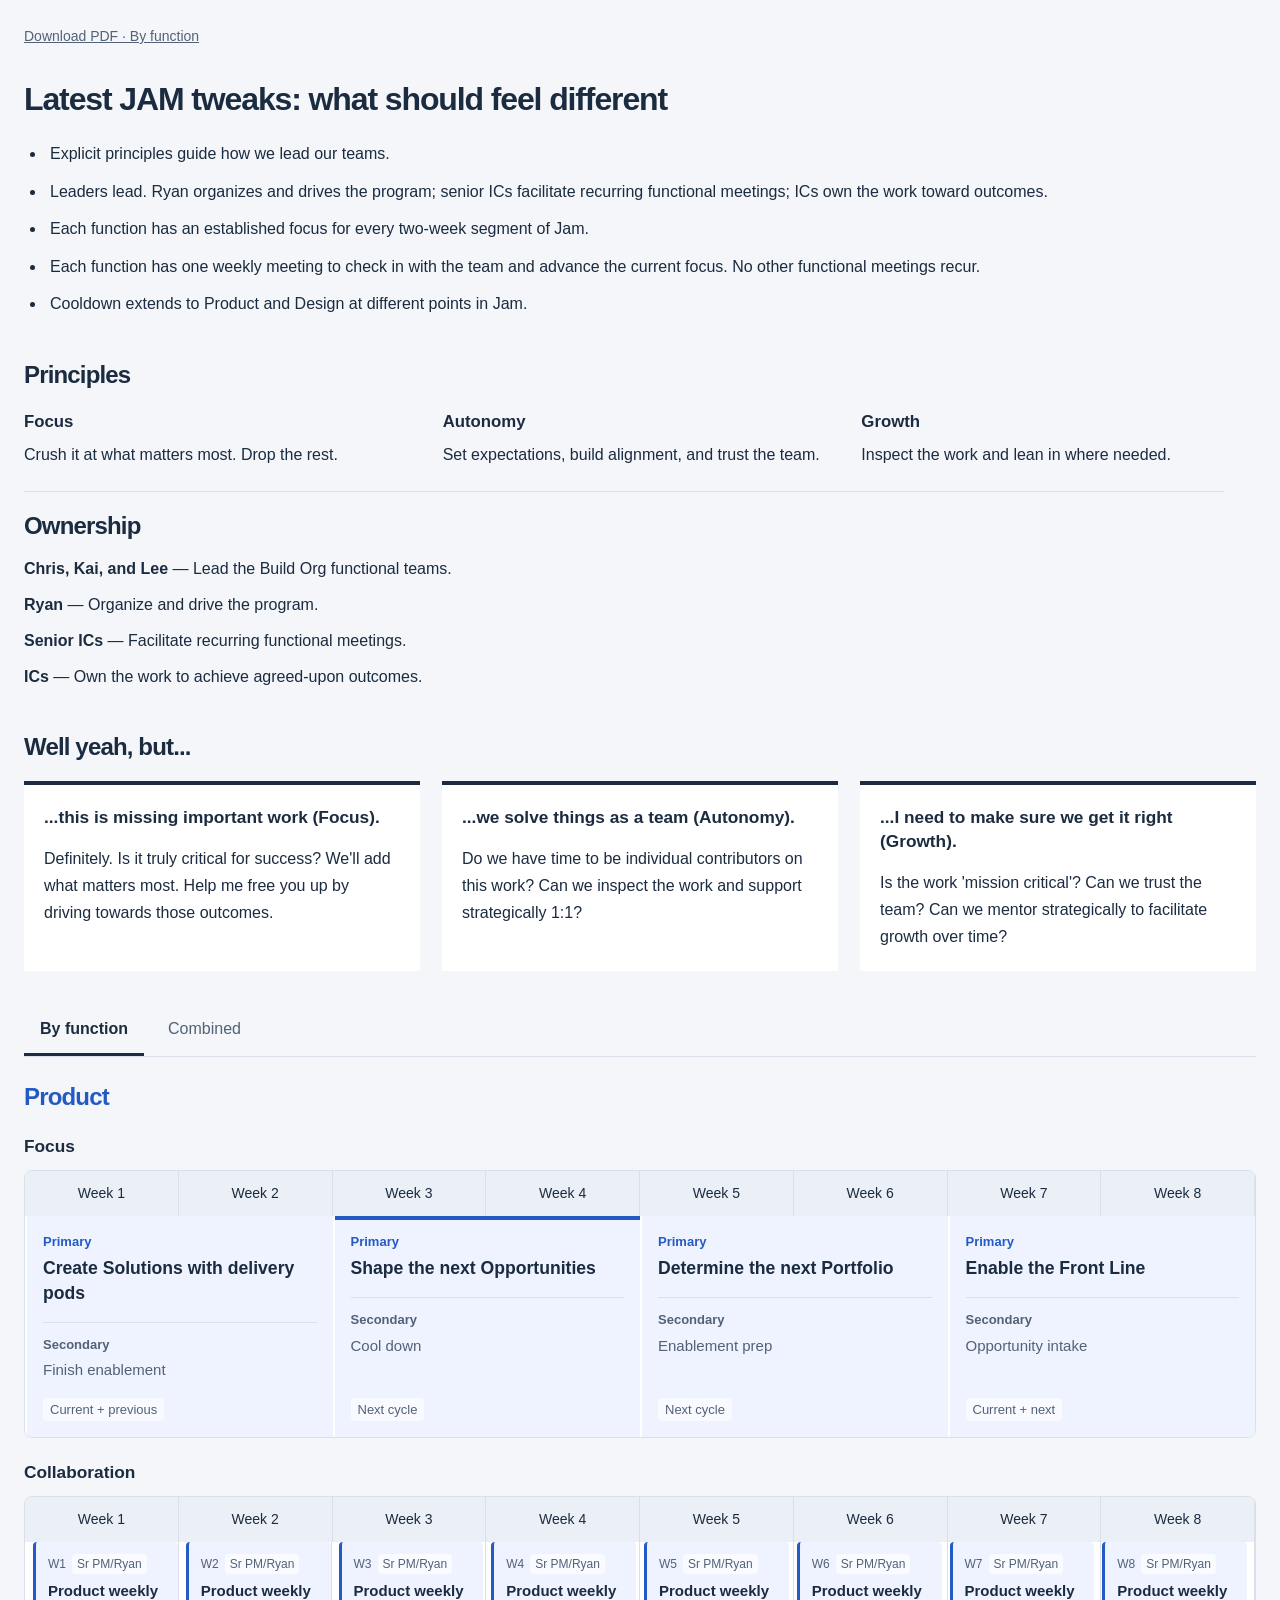
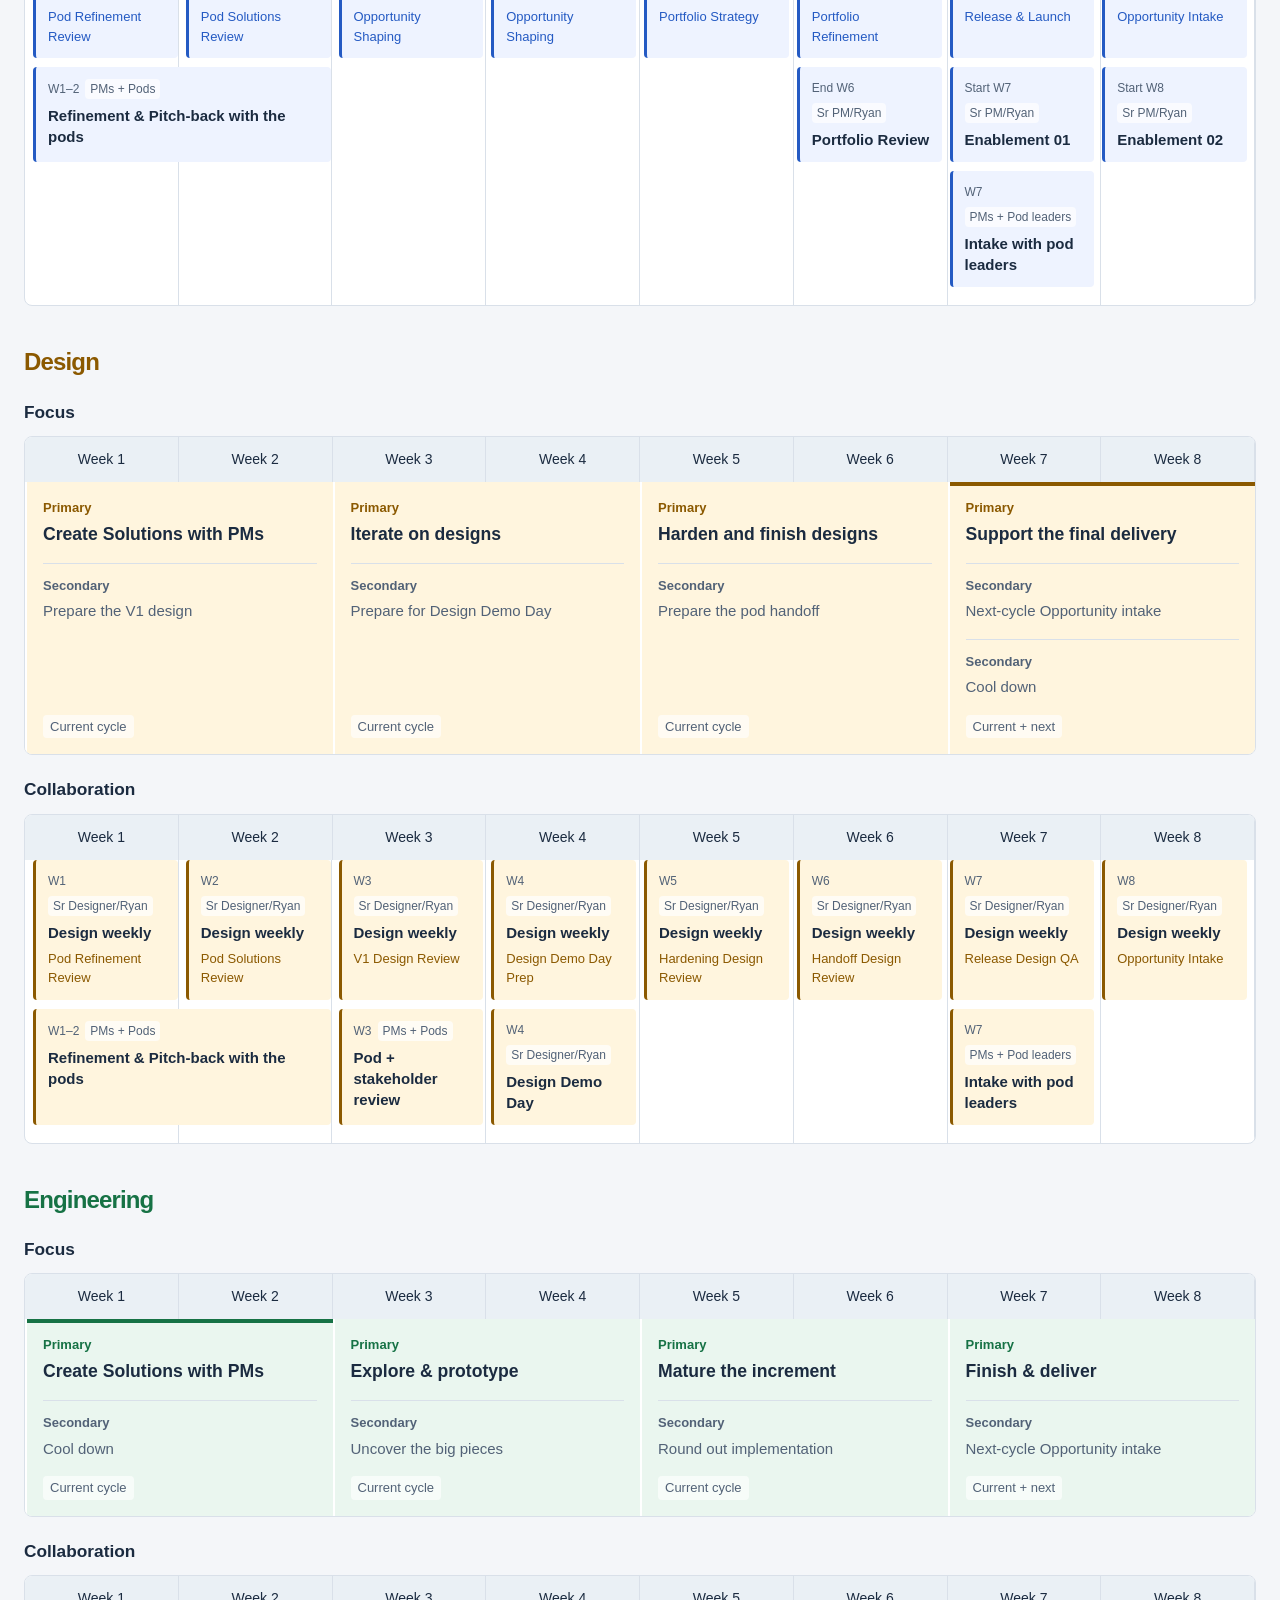
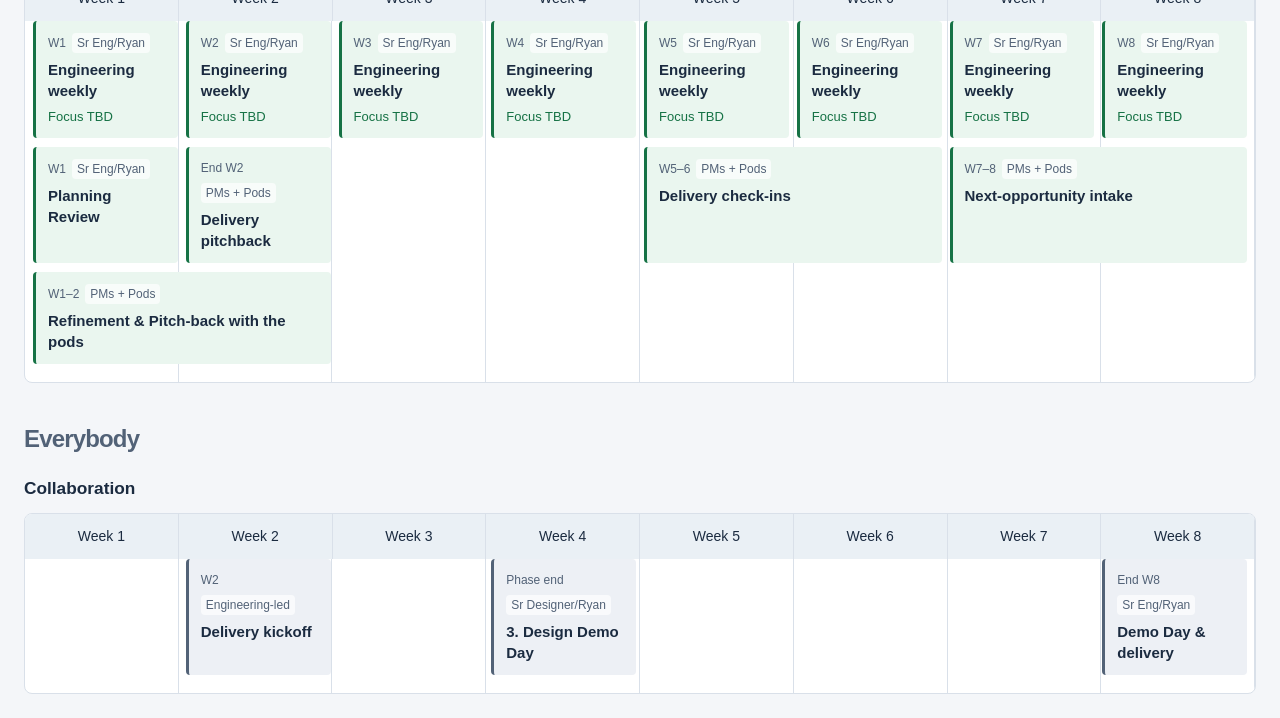
==== commit 371407e7: "Refresh JAM public page and by-function PDF with latest tweaks" ====
--- a/working-model/index.html
+++ b/working-model/index.html
@@ -18,6 +18,7 @@
   <a class="skip" href="#main">Skip to cycle views</a>
   <header class="single-header"><div class="public-download"><a href="jam-cycle-main-page.pdf">Download PDF · By function</a></div><div class="map-editor-controls"><span id="edit-status" role="status"></span><button id="edit-map">Edit model</button><button id="save-map" hidden>Save</button><button id="cancel-map" hidden>Cancel</button></div></header>
   <main id="main">
+    <section id="page-introduction" class="single-section"></section>
     <section id="page-principles" class="single-section"></section>
     <section id="page-challenge" class="single-section"></section>
     <nav class="layout-tabs" role="tablist" aria-label="View focus and collaboration"><button role="tab" id="layout-function" aria-selected="true" aria-controls="function-view" data-layout="function">By function</button><button role="tab" id="layout-combined" aria-selected="false" aria-controls="combined-view" data-layout="combined" tabindex="-1">Combined</button></nav>
--- a/working-model/overview.css
+++ b/working-model/overview.css
@@ -101,6 +101,8 @@
 
 .editing-map .compact-principles p[contenteditable]{min-height:2em}.editing-map .compact-principles p[contenteditable]:empty::before{content:"Add description";color:var(--muted);pointer-events:none}
 
-.map-editor-controls{display:none!important}
+#page-introduction>h1{font-size:2rem;line-height:1.25;margin-bottom:22px}.model-introduction{max-width:1200px;display:grid;grid-template-columns:repeat(2,minmax(0,1fr));gap:24px 36px}.model-introduction h3{font-size:1.05rem;margin-bottom:6px}.model-introduction p{line-height:1.6}#page-principles>h2,.compact-ownership>h2,.challenge-title>h2{font-size:1.5rem;line-height:1.3;letter-spacing:-.035em;font-weight:700}@media(max-width:760px){.model-introduction{grid-template-columns:1fr;gap:20px}}
 
-.public-download a{display:inline-block;color:var(--muted);font-size:.875rem;padding:8px 0}
+.intro-champion{font-size:.875rem;font-weight:650;color:var(--muted);margin-bottom:8px}.intro-changes{max-width:1200px;margin:0;padding-left:22px}.intro-changes li{padding-left:4px;line-height:1.6}.intro-changes li+li{margin-top:12px}.editing-map .intro-changes li{position:relative;padding-right:90px}.intro-changes button{position:absolute;right:0;top:0;padding:4px 8px;border:1px solid var(--line);border-radius:4px;font-size:.875rem}
+
+.map-editor-controls{display:none!important}.public-download a{display:inline-block;color:var(--muted);font-size:.875rem;padding:8px 0}
